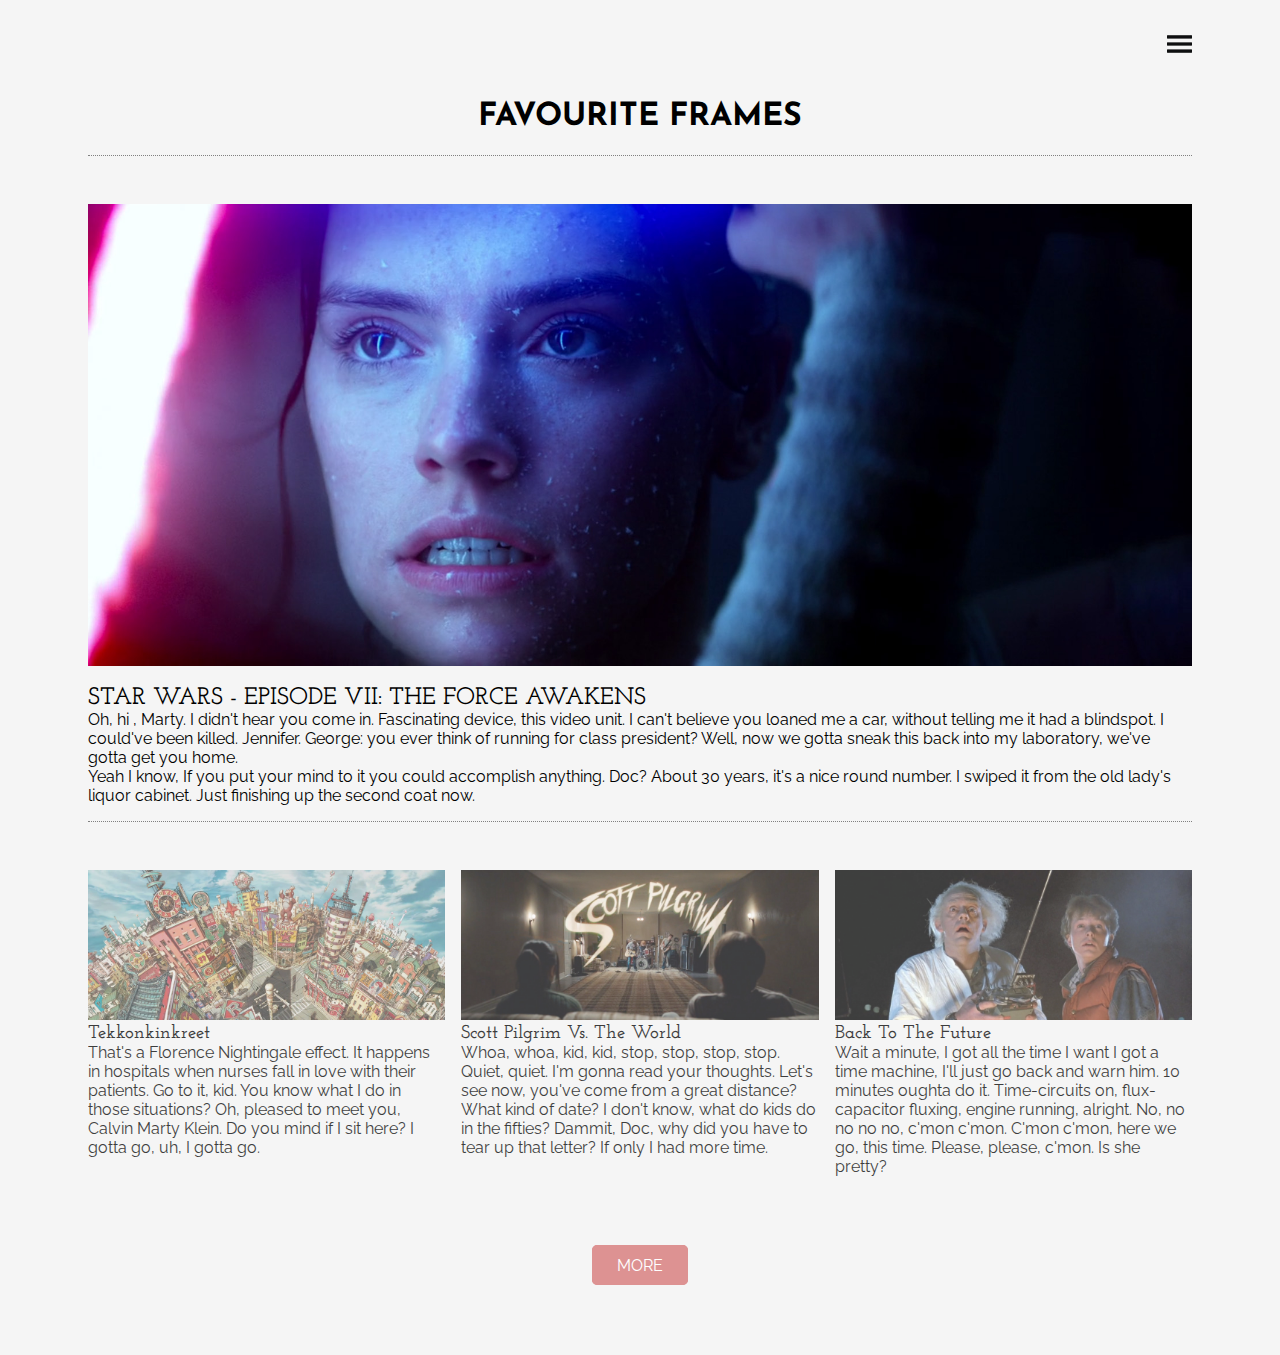
==== index.html @ b16b312b "Add files via upload" ====
<!DOCTYPE html>
<html lang="en">

  <head>
    <!--  Meta  -->
    <meta charset="UTF-8" />
    <meta name="viewport" content="width=device-width, initial-scale=1.0" />
    <title></title>
    <!--  Styles  -->
    <link href="https://fonts.googleapis.com/css?family=Josefin+Slab:400,600|Josefin+Sans:100|Raleway" rel="stylesheet" />
    <link rel="stylesheet" href="style.css" />
  </head>

  <body>
    <div class="container">
      <div class="menu-button">
        <img src="img/menu.png" id="m-button"/>
      </div>
      <div class="menu">
        <ul>
          <li>
            <a href="about.html" class="m-link">ABOUT</a>
          </li>
          <li>
            <a href="past_posts.html" class="m-link">PAST POSTS</a>
          </li>
          <li>
            <a href="contact.html" class="m-link">CONTACT</a>
          </li>
        </ul>
      </div>
      <div class="head">
        <h1>FAVOURITE FRAMES</h1>
      </div>
      <div class="featured">
        <img src="img/starwars-VII.jpg" alt="Star Wars VII Image" />
        <h2>STAR WARS - EPISODE VII: THE FORCE AWAKENS</h2>
        <p>Oh, hi , Marty. I didn't hear you come in. Fascinating device, this video unit. I can't believe you loaned me a car, without telling me it had a blindspot. I could've been killed. Jennifer. George: you ever think of running for class president? Well, now we gotta sneak this back into my laboratory, we've gotta get you home.          <br />

Yeah I know, If you put your mind to it you could accomplish anything. Doc? About 30 years, it's a nice round number. I swiped it from the old lady's liquor cabinet. Just finishing up the second coat now.</p>
      </div>
      <div class="archive">
        <div class="prev-post" href="tekkonkinkreet.html">
          <img src="img/Tekkonkinkreet.jpg" alt="Tekkonkinkreet Image" />
          <h3>Tekkonkinkreet</h3>
          <p>That's a Florence Nightingale effect. It happens in hospitals when nurses fall in love with their patients. Go to it, kid. You know what I do in those situations? Oh, pleased to meet you, Calvin Marty Klein. Do you mind if I sit here? I gotta go, uh, I gotta go.</p>
        </div>
        <div class="prev-post">
          <img src="img/scottPilgrim.jpg" alt="Scott Prilgrim Image" />
          <h3>Scott Pilgrim Vs. The World</h3>
          <p>Whoa, whoa, kid, kid, stop, stop, stop, stop. Quiet, quiet. I'm gonna read your thoughts. Let's see now, you've come from a great distance? What kind of date? I don't know, what do kids do in the fifties? Dammit, Doc, why did you have to tear up that letter? If only I had more time.</p>
        </div>
        <div class="prev-post">
          <img src="img/backToTheFuture.jpg" alt="back to the future image" />
          <h3>Back To The Future</h3>
          <p>Wait a minute, I got all the time I want I got a time machine, I'll just go back and warn him. 10 minutes oughta do it. Time-circuits on, flux-capacitor fluxing, engine running, alright. No, no no no no, c'mon c'mon. C'mon c'mon, here we go, this time. Please, please, c'mon. Is she pretty?</p>
        </div>
      </div>
      <div class="more-button">
        <a href="past_posts.html" id="mo-button">MORE</a>
      </div>
    </div>
    <!-- Scripts -->
    <script data-require="jquery@*" data-semver="3.1.1" src="https://ajax.googleapis.com/ajax/libs/jquery/3.1.1/jquery.min.js"></script>
    <script src="script.js"></script>
  </body>

</html>
---- style.css ----
/*  GENERAL  */

body {
  background: #f5f5f5;
}

.container {
  padding: 0 5rem;
}

h1 {font-family: 'Josefin Sans', sans-serif;}

h2, h3 {
  font-family: 'Josefin Slab', serif;
  font-weight: 600;
}

p {
  font-family: 'Raleway', sans-serif;
}


/*  MENU - HEADING */
.menu-button {
  width: 100%;
  height: 3rem;
  margin-top: 2rem;
}
#m-button {
  text-align: right;
  cursor: pointer;
  float: right;
}

.head {
  text-align: center;
  border-bottom: 1px dotted grey;
}

.menu {
  height: 6em;
  border: 1px solid transparent;
}

ul {
  list-style: none;
  padding: 0;
  margin: 0!important;
  text-align: center;
  font-family: 'Raleway', sans-serif;
}

li {
  display: inline-block;
}

a {
  color: black;
  text-decoration: none;
  padding: 0 2rem;
}


/*  FEATURED POST  */

.featured {
  margin-top: 3rem;
  border-bottom: 1px dotted grey;
}

.featured img {
  width: 100%;
}

.featured h2 {
  margin: 1rem 0 0 0;
}
.featured p {
  margin-top: 0;
}

.about-p p {
  margin-bottom: 3rem;
}

#insta img {
  width: 2rem;
  height: 2rem;
  margin-top: -2rem;
  margin-bottom: 3rem;
  cursor: pointer;
}

/*  ARCHIVE  */

.archive {
  margin: 3rem 0;
  height: auto;
  display: grid;
  grid-template-columns: 1fr 1fr 1fr;
  grid-gap: 1rem;
}

.prev-post {
  display: inline-block;
  vertical-align: top;
  opacity: 0.75;
  cursor: pointer;
}

.prev-post img {
  width: 100%;
}

.prev-post h3 {
  margin: 0;
}

.prev-post p {
  margin: 0;
}

.prev-post:hover {
  opacity: 1;
}



.more-button {
  margin: 5rem auto;
  text-align: center;
}

#mo-button {
  color: white;
  background-color: #dd9292;
  text-decoration: none;
  padding: 0.6rem 1.5rem;
  border-radius: 5px;
  border: 1px solid #dd9292;
  font-family: 'Raleway', sans-serif;
}

#mo-button:hover {
  background-color: #F5F5F5;
  color: #8A3333;
  border: 1px solid #8A3333;
}

/*  PAST POSTS  */
.posts {
  margin-top: 3rem;
}

.posts h2 {
  margin-bottom: 0;
}

.pp {
  margin-bottom: 2rem;
  opacity: 1;
}
/*  MEDIA QUERIES  */

@media only screen and (max-width: 750px) {
  .container {
    padding: 0 1rem;
  }
  .prev-post p {
    display: none;
  }
  li {
    display: block;
    margin-bottom: 1rem;
  }
  ul {
    border-bottom: 1px dotted grey;
  }
  .menu {
    height: 7rem;
  }
  
  .m-post {
    height: 9.2rem;
  }
}
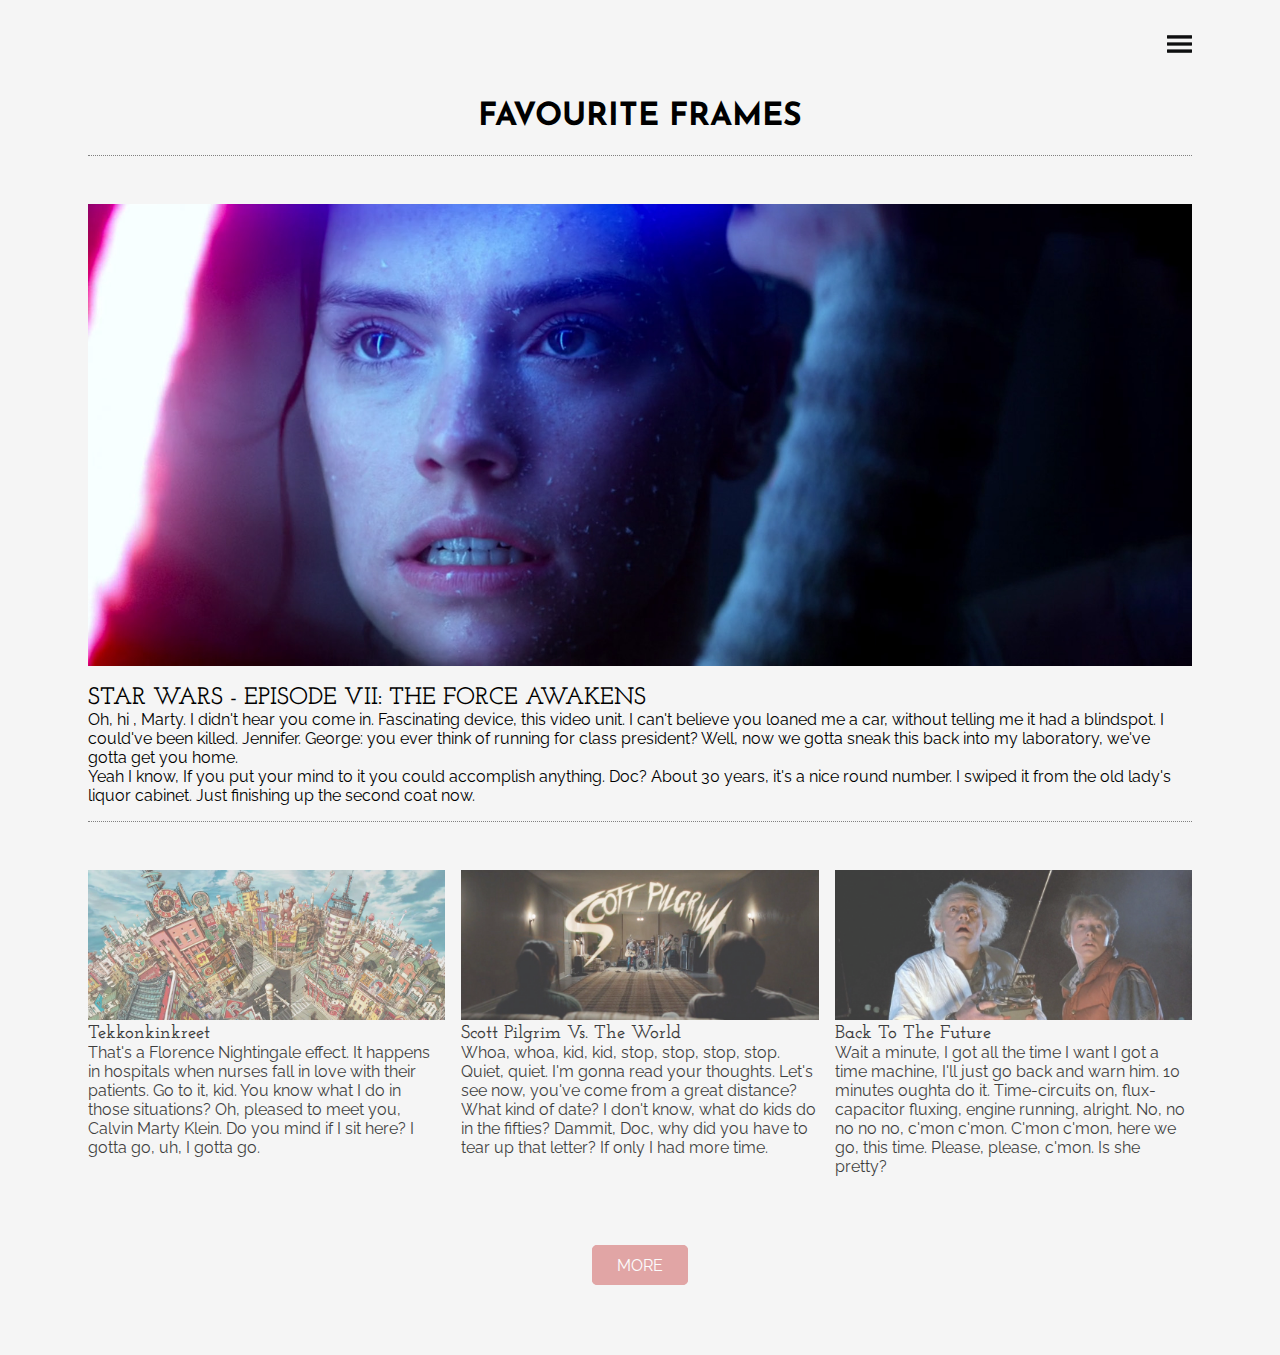
==== commit 0c4b5029: "Update index.html" ====
--- a/index.html
+++ b/index.html
@@ -5,7 +5,7 @@
     <!--  Meta  -->
     <meta charset="UTF-8" />
     <meta name="viewport" content="width=device-width, initial-scale=1.0" />
-    <title></title>
+    <title>Favourite Frames</title>
     <!--  Styles  -->
     <link href="https://fonts.googleapis.com/css?family=Josefin+Slab:400,600|Josefin+Sans:100|Raleway" rel="stylesheet" />
     <link rel="stylesheet" href="style.css" />
@@ -65,4 +65,4 @@
     <script src="script.js"></script>
   </body>
 
-</html>+</html>
--- a/style.css
+++ b/style.css
@@ -58,8 +58,12 @@
   color: black;
   text-decoration: none;
   padding: 0 2rem;
+  opacity: 0.8;
 }
 
+.m-link:hover {
+  opacity: 1;
+}
 
 /*  FEATURED POST  */
 
@@ -130,7 +134,6 @@
   margin: 5rem auto;
   text-align: center;
 }
-
 #mo-button {
   color: white;
   background-color: #dd9292;
@@ -139,6 +142,7 @@
   border-radius: 5px;
   border: 1px solid #dd9292;
   font-family: 'Raleway', sans-serif;
+  transition: background-color 2s, color 2s, border 2s;
 }
 
 #mo-button:hover {
@@ -183,4 +187,4 @@
   .m-post {
     height: 9.2rem;
   }
-}+}
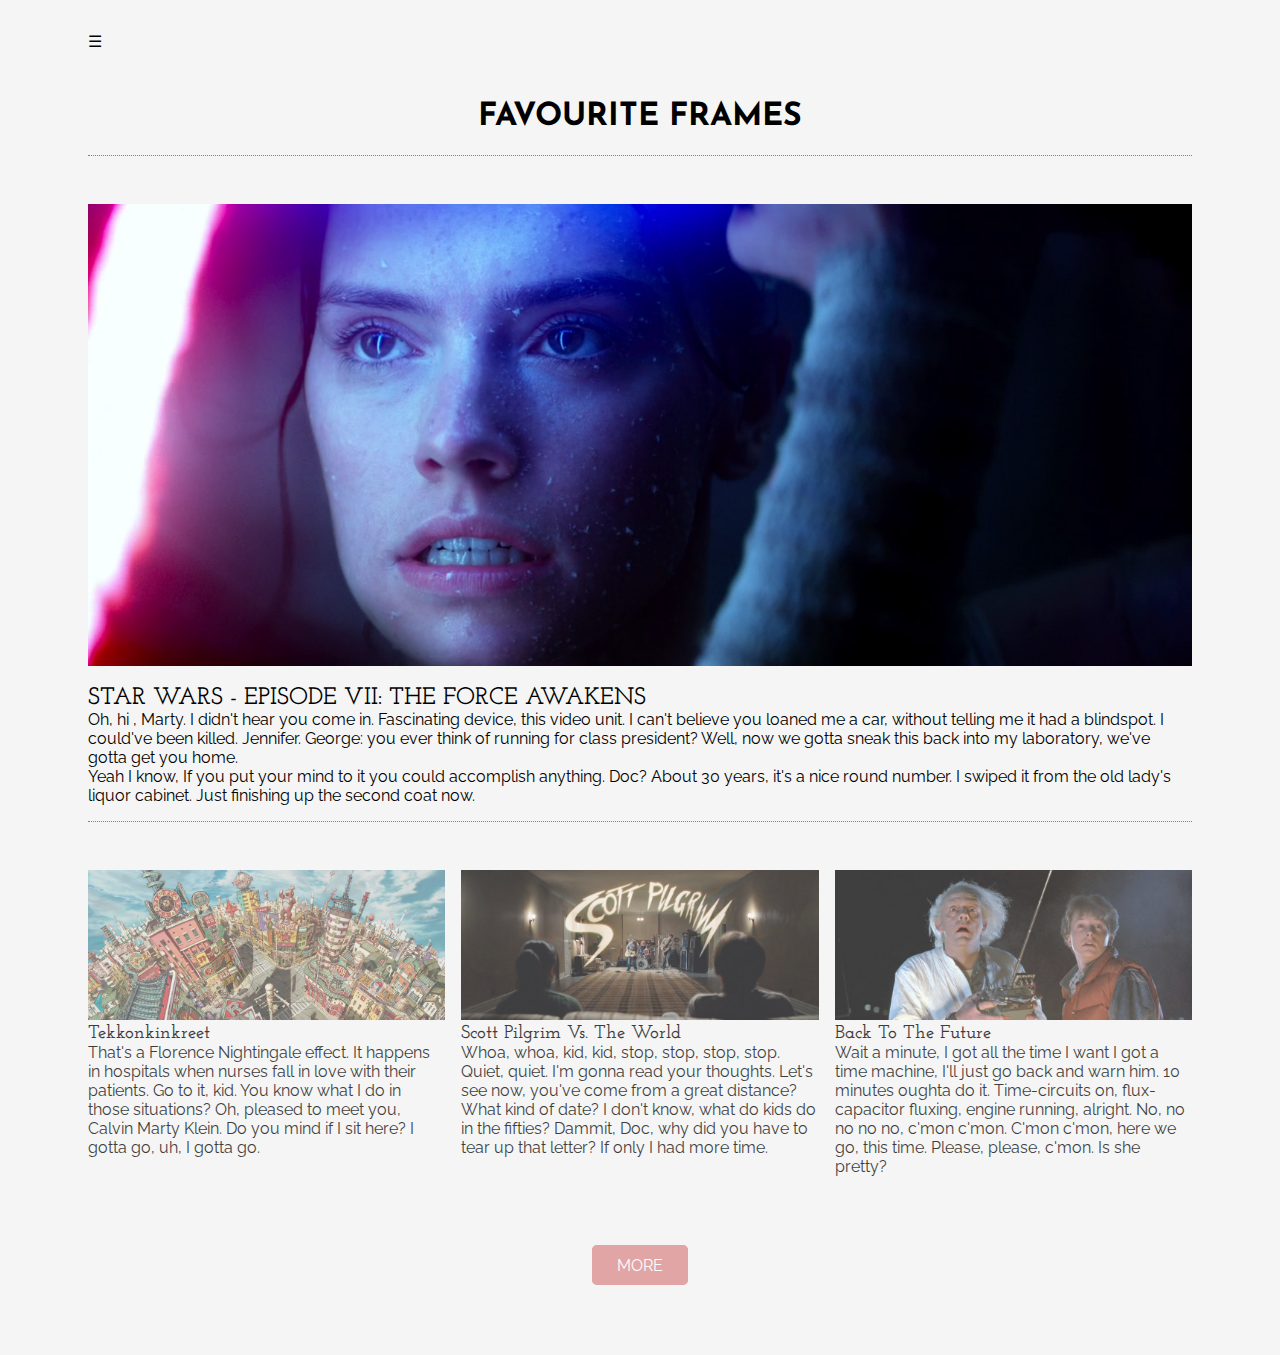
==== commit 80ccaa5e: "Update index.html" ====
--- a/index.html
+++ b/index.html
@@ -14,7 +14,7 @@
   <body>
     <div class="container">
       <div class="menu-button">
-        <img src="img/menu.png" id="m-button"/>
+        ☰
       </div>
       <div class="menu">
         <ul>
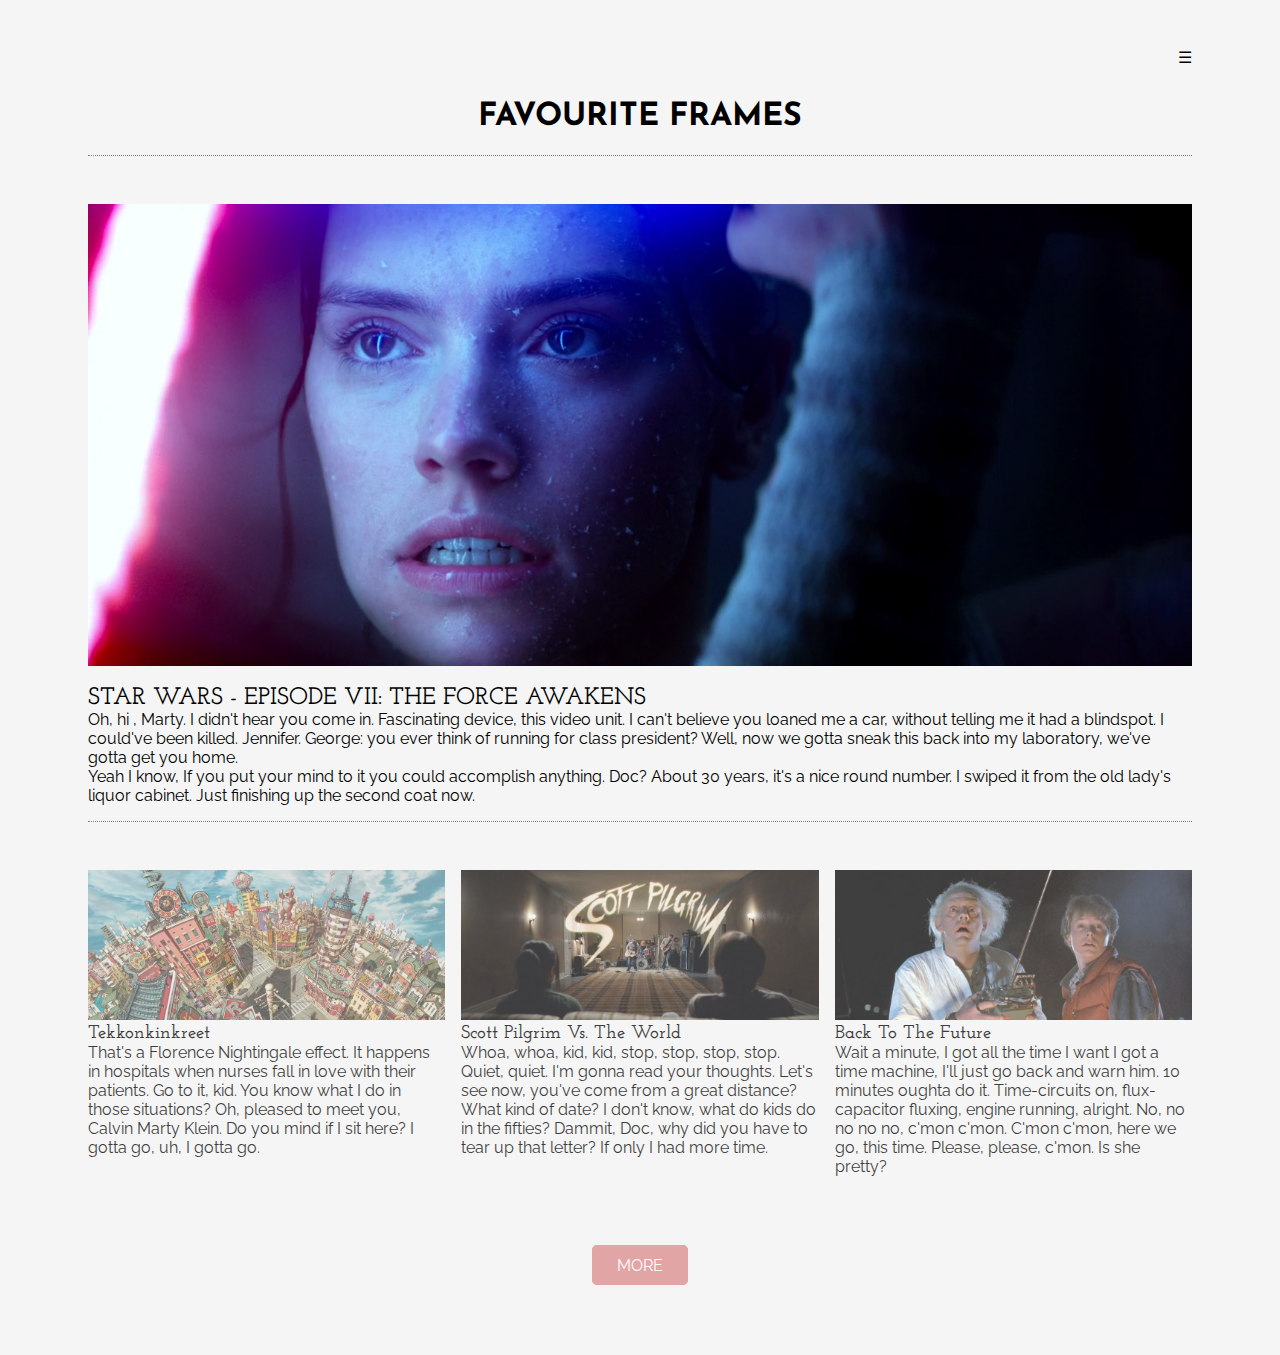
==== commit 674b6b79: "Update index.html" ====
--- a/index.html
+++ b/index.html
@@ -14,7 +14,7 @@
   <body>
     <div class="container">
       <div class="menu-button">
-        ☰
+        <p id="m-button">☰</p>
       </div>
       <div class="menu">
         <ul>
